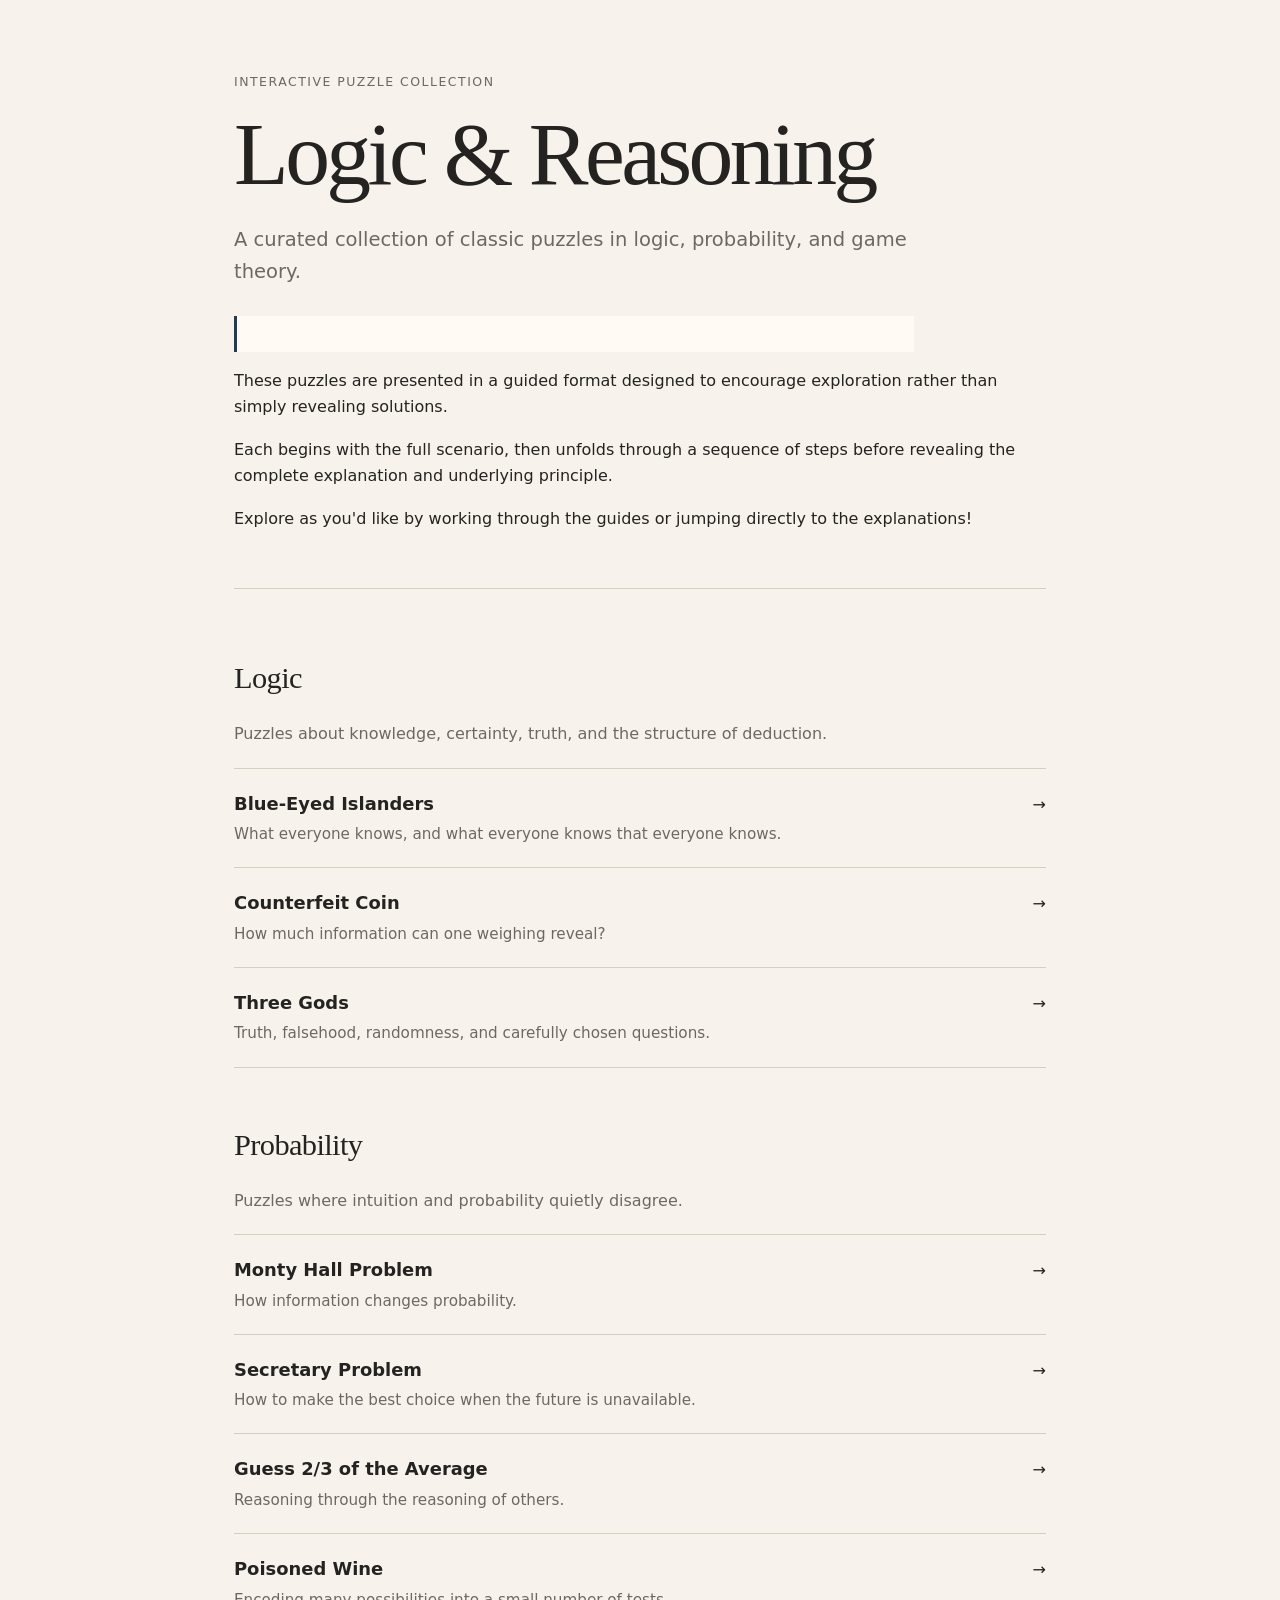
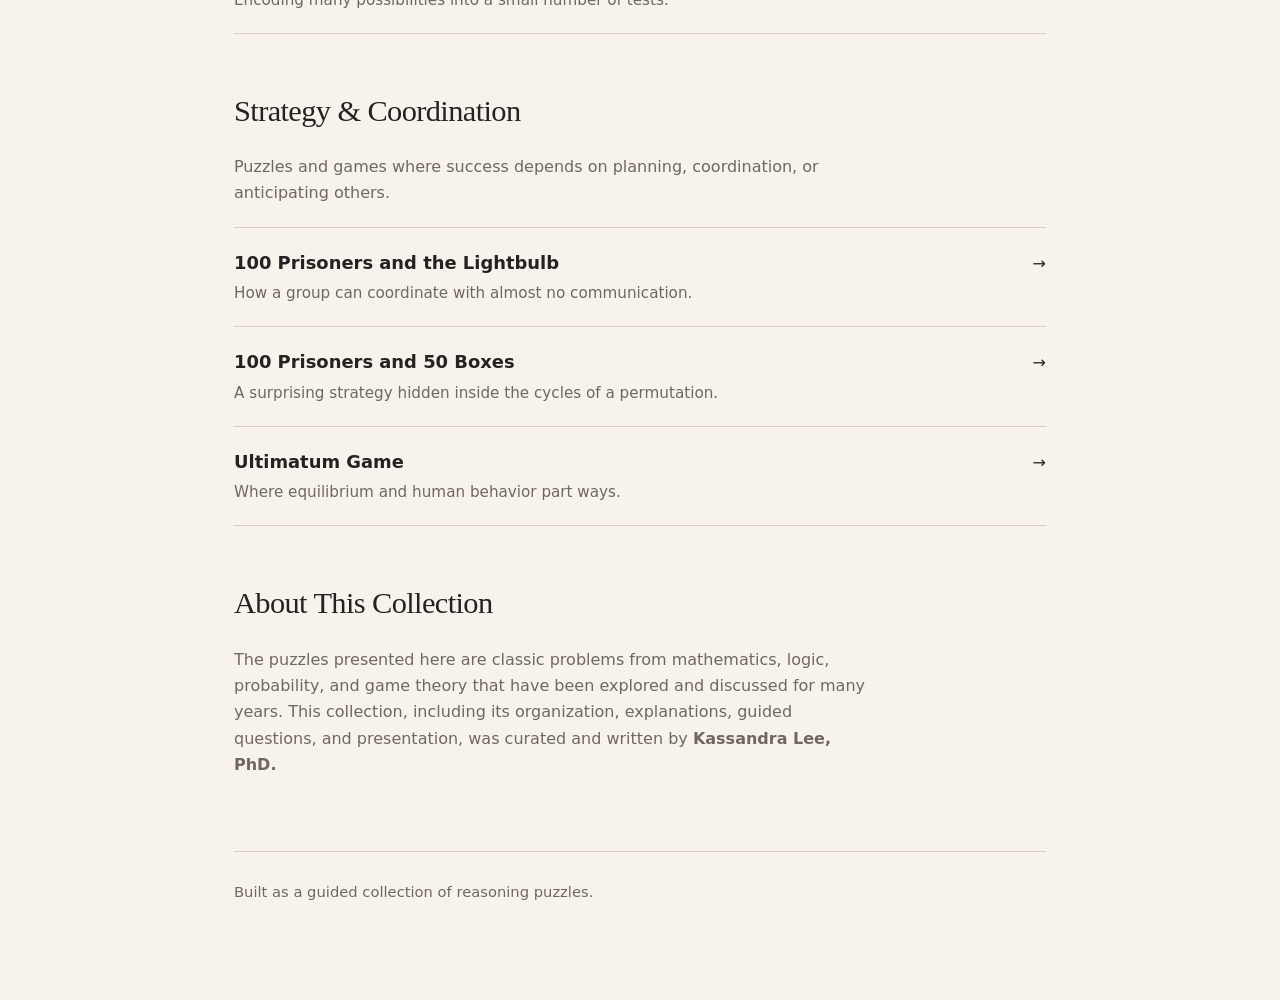
==== index.html @ 24cbdb72 "Update index.html" ====
<!DOCTYPE html>
<!--
Developer note::
If GitHub Pages appears to be serving an older version of this file,
making any small edit and committing it will trigger a new deployment.
-->
<html lang="en">
<head>
  <meta charset="UTF-8" />
  <meta name="viewport" content="width=device-width, initial-scale=1.0" />
  <title>Logic & Reasoning</title>
  <link rel="stylesheet" href="style.css" />
</head>
<body>
  <main class="site">
    <header class="hero">
      <p class="eyebrow">Interactive puzzle collection</p>
      <h1>Logic &amp; Reasoning</h1>
      <p class="intro">A curated collection of classic puzzles in logic, probability, and game theory.</p>
      <p class="note">
       <p>
These puzzles are presented in a guided format designed to encourage exploration rather than simply revealing solutions.
</p>

<p>
Each begins with the full scenario, then unfolds through a sequence of steps before revealing the complete explanation and underlying principle.
</p>

<p>
Explore as you'd like by working through the guides or jumping directly to the explanations!
</p>
      </p>
    </header>

    <section class="category">
      <h2>Logic</h2>
      <p>Puzzles about knowledge, certainty, truth, and the structure of deduction.</p>

      <div class="puzzle-list">
        <a class="puzzle-link" href="puzzles/blue-eyed-islanders.html">
          <span>
            <strong>Blue-Eyed Islanders</strong>
            <em>What everyone knows, and what everyone knows that everyone knows.</em>
          </span>
          <span aria-hidden="true">→</span>
        </a>

        <a class="puzzle-link" href="puzzles/counterfeit-coin.html">
          <span>
            <strong>Counterfeit Coin</strong>
            <em>How much information can one weighing reveal?</em>
          </span>
          <span aria-hidden="true">→</span>
        </a>

        <a class="puzzle-link" href="puzzles/three-gods.html">
          <span>
            <strong>Three Gods</strong>
            <em>Truth, falsehood, randomness, and carefully chosen questions.</em>
          </span>
          <span aria-hidden="true">→</span>
        </a>
      </div>
    </section>

    <section class="category">
      <h2>Probability</h2>
      <p>Puzzles where intuition and probability quietly disagree.</p>

      <div class="puzzle-list">
        <a class="puzzle-link" href="puzzles/monty-hall.html">
          <span>
            <strong>Monty Hall Problem</strong>
            <em>How information changes probability.</em>
          </span>
          <span aria-hidden="true">→</span>
        </a>

        <a class="puzzle-link" href="puzzles/secretary-problem.html">
          <span>
            <strong>Secretary Problem</strong>
            <em>How to make the best choice when the future is unavailable.</em>
          </span>
          <span aria-hidden="true">→</span>
        </a>

        <a class="puzzle-link" href="puzzles/beauty-contest.html">
          <span>
            <strong>Guess 2/3 of the Average</strong>
            <em>Reasoning through the reasoning of others.</em>
          </span>
          <span aria-hidden="true">→</span>
        </a>

        <a class="puzzle-link" href="puzzles/poisoned-wine.html">
          <span>
            <strong>Poisoned Wine</strong>
            <em>Encoding many possibilities into a small number of tests.</em>
          </span>
          <span aria-hidden="true">→</span>
        </a>
      </div>
    </section>

    <section class="category">
      <h2>Strategy &amp; Coordination</h2>
      <p>Puzzles and games where success depends on planning, coordination, or anticipating others.</p>

      <div class="puzzle-list">
        <a class="puzzle-link" href="puzzles/prisoner-lightbulb.html">
          <span>
            <strong>100 Prisoners and the Lightbulb</strong>
            <em>How a group can coordinate with almost no communication.</em>
          </span>
          <span aria-hidden="true">→</span>
        </a>

        <a class="puzzle-link" href="puzzles/prisoner-boxes.html">
          <span>
            <strong>100 Prisoners and 50 Boxes</strong>
            <em>A surprising strategy hidden inside the cycles of a permutation.</em>
          </span>
          <span aria-hidden="true">→</span>
        </a>

        <a class="puzzle-link" href="puzzles/ultimatum-game.html">
          <span>
            <strong>Ultimatum Game</strong>
            <em>Where equilibrium and human behavior part ways.</em>
          </span>
          <span aria-hidden="true">→</span>
        </a>
      </div>
    </section>

    <section class="category">
  <h2>About This Collection</h2>

  <p>
    The puzzles presented here are classic problems from mathematics, logic,
    probability, and game theory that have been explored and discussed for many
    years. This collection, including its organization, explanations, guided
    questions, and presentation, was curated and written by
    <strong>Kassandra Lee, PhD.</strong>
  </p>
</section>

    <footer>
      Built as a guided collection of reasoning puzzles.
    </footer>
  </main>
</body>
</html>
---- style.css ----
:root {
  --bg: #f7f3ec;
  --paper: #fffaf3;
  --text: #252321;
  --muted: #6f6860;
  --line: #d8cec0;
  --accent: #243b53;
  --accent-soft: #e8edf2;
}

* { box-sizing: border-box; }

body {
  margin: 0;
  background: var(--bg);
  color: var(--text);
  font-family: Inter, ui-sans-serif, system-ui, -apple-system, BlinkMacSystemFont, "Segoe UI", sans-serif;
  line-height: 1.65;
}

.site, .puzzle-page {
  max-width: 860px;
  margin: 0 auto;
  padding: 72px 24px 96px;
}

.hero, .puzzle-header {
  margin-bottom: 64px;
  border-bottom: 1px solid var(--line);
  padding-bottom: 40px;
}

.eyebrow {
  font-size: 0.78rem;
  letter-spacing: 0.12em;
  text-transform: uppercase;
  color: var(--muted);
  margin: 0 0 18px;
}

h1 {
  font-family: Georgia, "Times New Roman", serif;
  font-size: clamp(3rem, 7vw, 5.8rem);
  line-height: 0.95;
  font-weight: 500;
  margin: 0 0 28px;
  letter-spacing: -0.04em;
}

h2 {
  font-family: Georgia, "Times New Roman", serif;
  font-weight: 500;
  font-size: 1.9rem;
  margin: 0 0 18px;
  letter-spacing: -0.02em;
}

.intro {
  font-size: 1.22rem;
  color: var(--muted);
  max-width: 680px;
  margin: 0;
}

.note {
  margin-top: 28px;
  max-width: 680px;
  font-size: 1rem;
  color: var(--text);
  background: var(--paper);
  border-left: 3px solid var(--accent);
  padding: 18px 22px;
}

.category { margin-top: 52px; }
.category p { color: var(--muted); margin: 0 0 20px; max-width: 640px; }

.puzzle-list { border-top: 1px solid var(--line); }

.puzzle-link {
  display: grid;
  grid-template-columns: 1fr auto;
  gap: 24px;
  align-items: baseline;
  text-decoration: none;
  color: var(--text);
  padding: 20px 0;
  border-bottom: 1px solid var(--line);
  transition: color 180ms ease, padding-left 180ms ease;
}

.puzzle-link:hover {
  color: var(--accent);
  padding-left: 8px;
}

.puzzle-link strong {
  display: block;
  font-size: 1.12rem;
}

.puzzle-link em {
  display: block;
  color: var(--muted);
  font-size: 0.95rem;
  font-style: normal;
  font-weight: 400;
  margin-top: 4px;
}

.disabled { opacity: 0.75; }

.back-link {
  display: inline-block;
  color: var(--muted);
  text-decoration: none;
  margin-bottom: 36px;
}

.back-link:hover { color: var(--accent); }

.subtitle {
  font-size: 1.22rem;
  color: var(--muted);
  max-width: 680px;
  margin: 0;
}

.details-list {
  border-top: 1px solid var(--line);
}

details {
  border-bottom: 1px solid var(--line);
  padding: 0;
}

summary {
  cursor: pointer;
  list-style: none;
  padding: 24px 0;
  font-family: Georgia, "Times New Roman", serif;
  font-size: 1.35rem;
  color: var(--text);
  display: flex;
  justify-content: space-between;
  gap: 20px;
}

summary::-webkit-details-marker { display: none; }

summary::after {
  content: "+";
  color: var(--muted);
  font-family: Inter, ui-sans-serif, system-ui, sans-serif;
  transition: transform 180ms ease;
}

details[open] summary::after {
  content: "–";
}

.detail-body {
  max-width: 720px;
  padding: 0 0 28px;
  color: var(--text);
}

.detail-body p {
  margin-top: 0;
}

.callout {
  background: var(--paper);
  border-left: 3px solid var(--accent);
  padding: 18px 22px;
  margin: 24px 0;
}

footer {
  margin-top: 72px;
  padding-top: 28px;
  border-top: 1px solid var(--line);
  color: var(--muted);
  font-size: 0.92rem;
}

@media (max-width: 640px) {
  .site, .puzzle-page {
    padding: 48px 20px 72px;
  }

  .hero, .puzzle-header {
    margin-bottom: 48px;
  }

  .puzzle-link {
    grid-template-columns: 1fr;
    gap: 6px;
  }
}
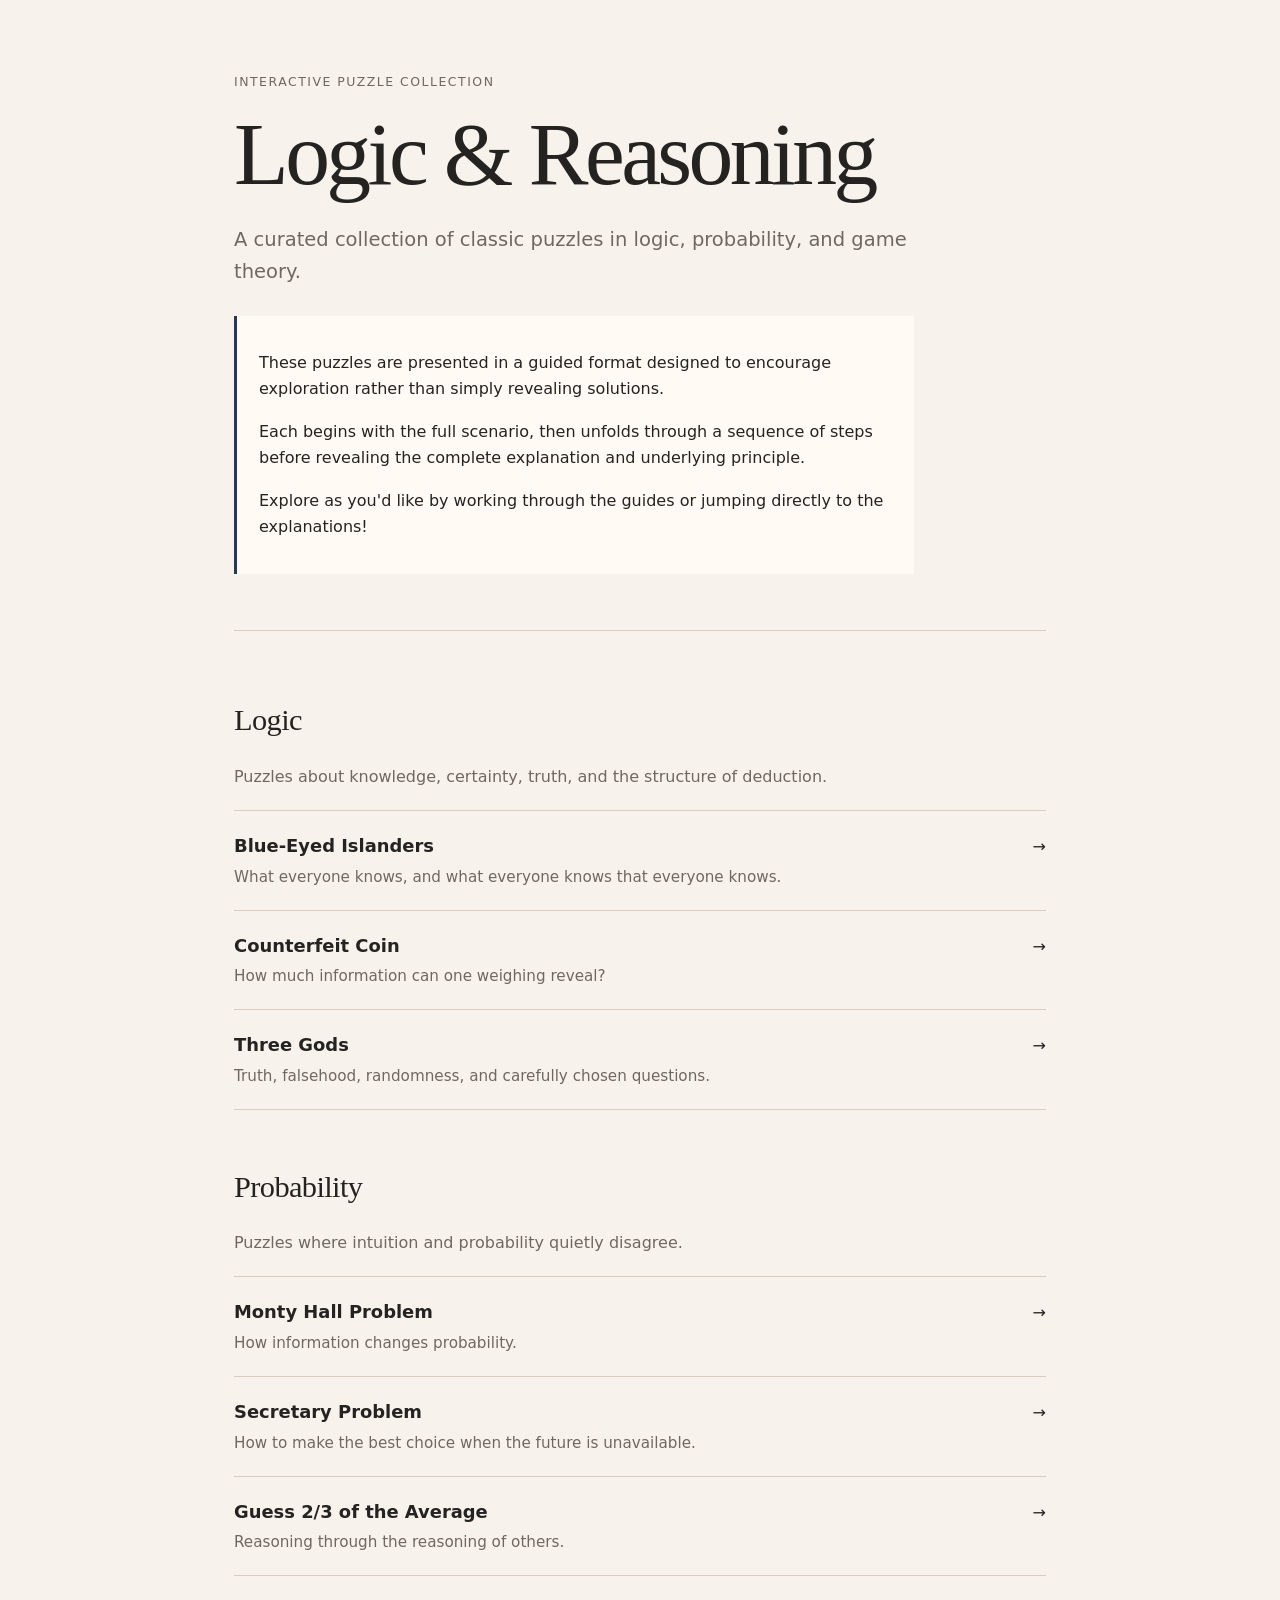
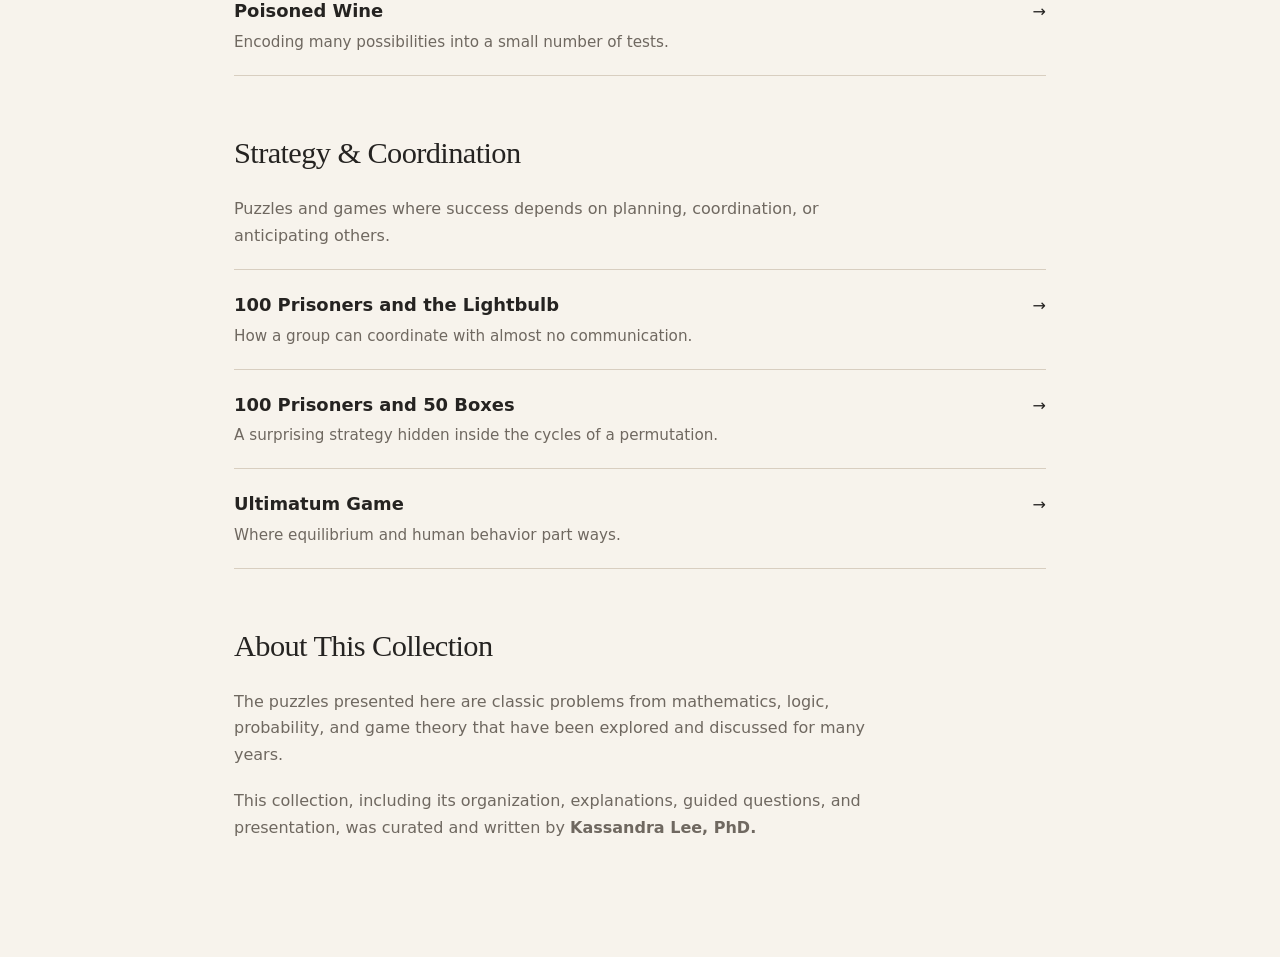
==== commit aef3b385: "Update index.html" ====
--- a/index.html
+++ b/index.html
@@ -1,6 +1,6 @@
 <!DOCTYPE html>
 <!--
-Developer note::
+Developer note:
 If GitHub Pages appears to be serving an older version of this file,
 making any small edit and committing it will trigger a new deployment.
 -->
@@ -17,7 +17,7 @@
       <p class="eyebrow">Interactive puzzle collection</p>
       <h1>Logic &amp; Reasoning</h1>
       <p class="intro">A curated collection of classic puzzles in logic, probability, and game theory.</p>
-      <p class="note">
+     <div class="note">
        <p>
 These puzzles are presented in a guided format designed to encourage exploration rather than simply revealing solutions.
 </p>
@@ -29,6 +29,7 @@
 <p>
 Explore as you'd like by working through the guides or jumping directly to the explanations!
 </p>
+       </div>
       </p>
     </header>
 
@@ -136,18 +137,19 @@
     <section class="category">
   <h2>About This Collection</h2>
 
-  <p>
+ <p>
     The puzzles presented here are classic problems from mathematics, logic,
     probability, and game theory that have been explored and discussed for many
-    years. This collection, including its organization, explanations, guided
+    years.
+</p>
+
+<p>
+    This collection, including its organization, explanations, guided
     questions, and presentation, was curated and written by
     <strong>Kassandra Lee, PhD.</strong>
-  </p>
+</p>
 </section>
 
-    <footer>
-      Built as a guided collection of reasoning puzzles.
-    </footer>
   </main>
 </body>
 </html>
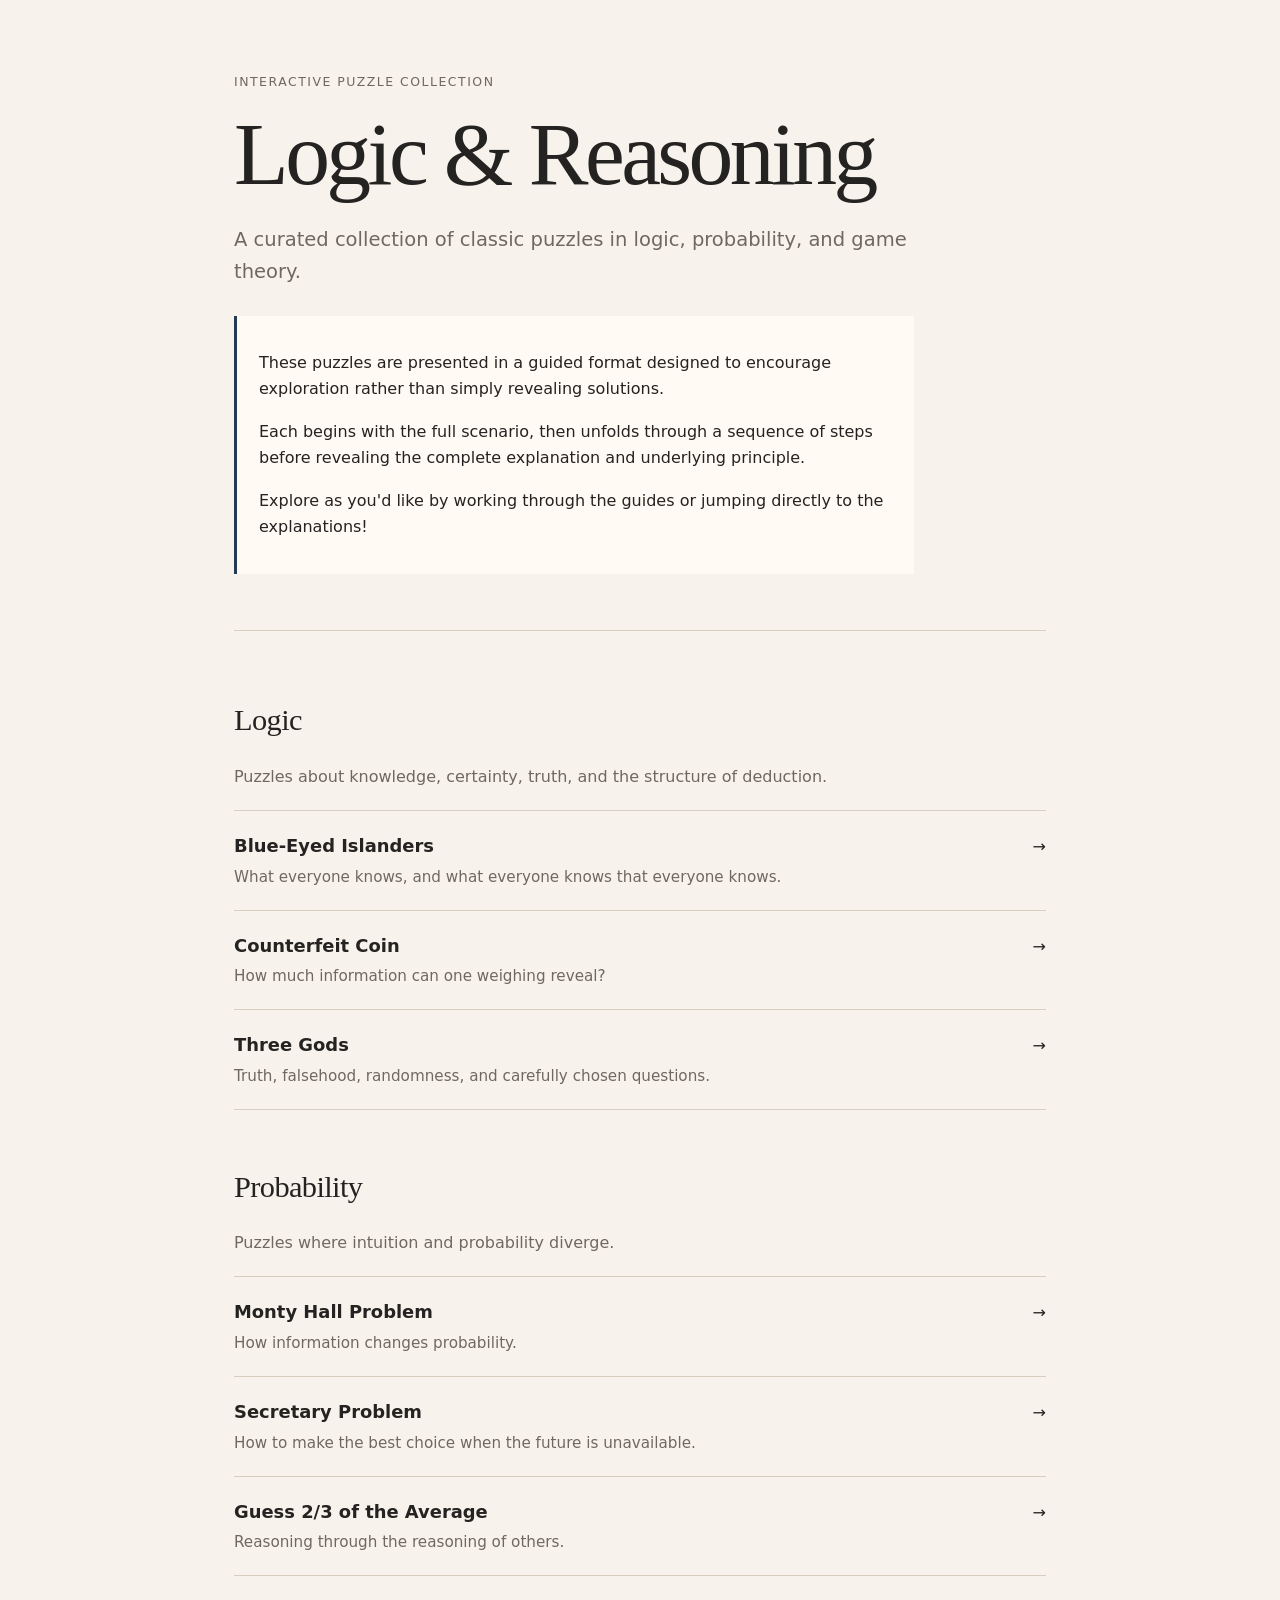
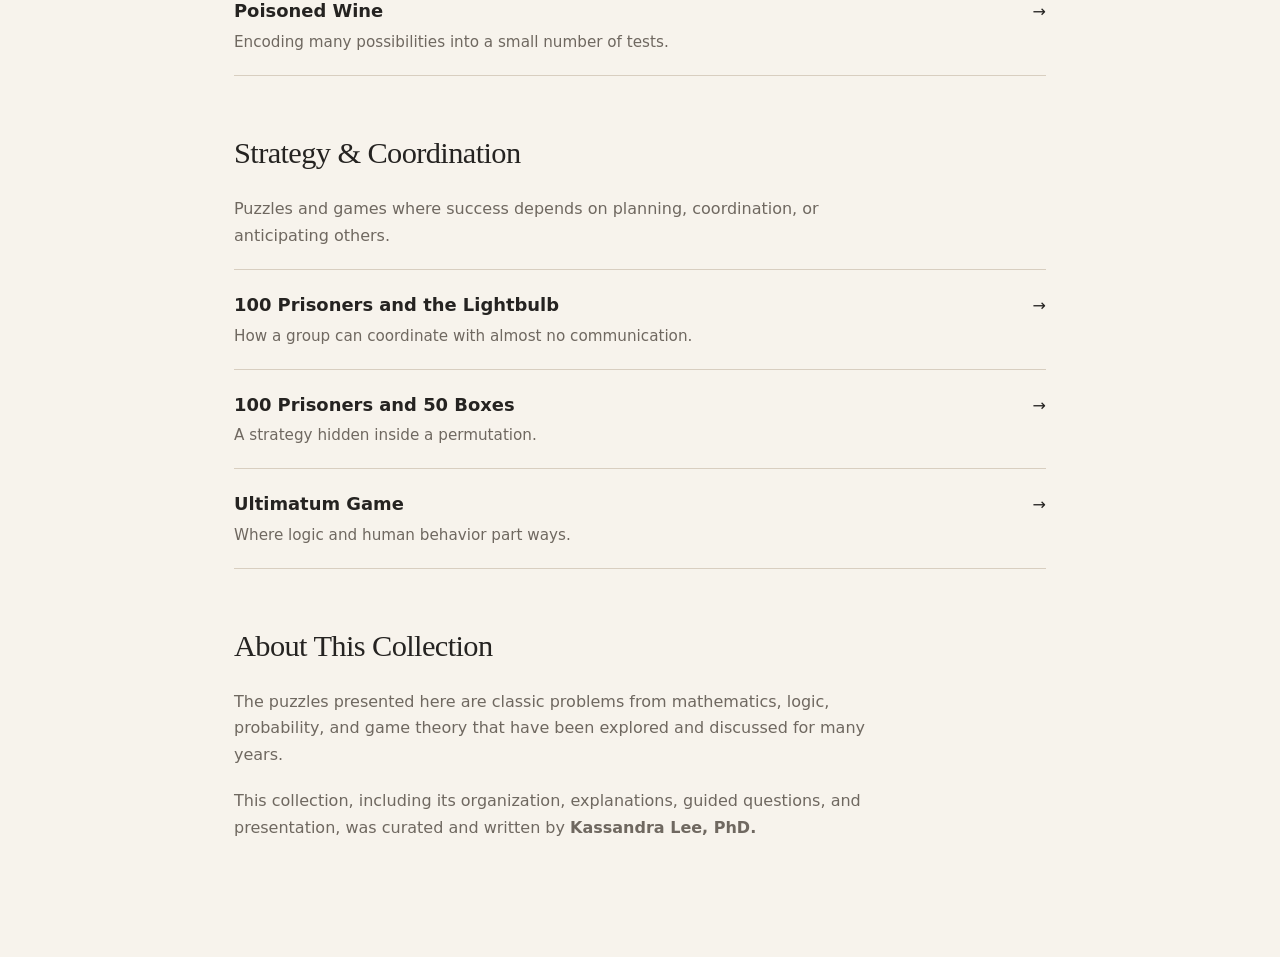
==== commit e2b31e96: "Update index.html" ====
--- a/index.html
+++ b/index.html
@@ -66,7 +66,7 @@
 
     <section class="category">
       <h2>Probability</h2>
-      <p>Puzzles where intuition and probability quietly disagree.</p>
+      <p>Puzzles where intuition and probability diverge.</p>
 
       <div class="puzzle-list">
         <a class="puzzle-link" href="puzzles/monty-hall.html">
@@ -119,7 +119,7 @@
         <a class="puzzle-link" href="puzzles/prisoner-boxes.html">
           <span>
             <strong>100 Prisoners and 50 Boxes</strong>
-            <em>A surprising strategy hidden inside the cycles of a permutation.</em>
+            <em>A strategy hidden inside a permutation.</em>
           </span>
           <span aria-hidden="true">→</span>
         </a>
@@ -127,7 +127,7 @@
         <a class="puzzle-link" href="puzzles/ultimatum-game.html">
           <span>
             <strong>Ultimatum Game</strong>
-            <em>Where equilibrium and human behavior part ways.</em>
+            <em>Where logic and human behavior part ways.</em>
           </span>
           <span aria-hidden="true">→</span>
         </a>
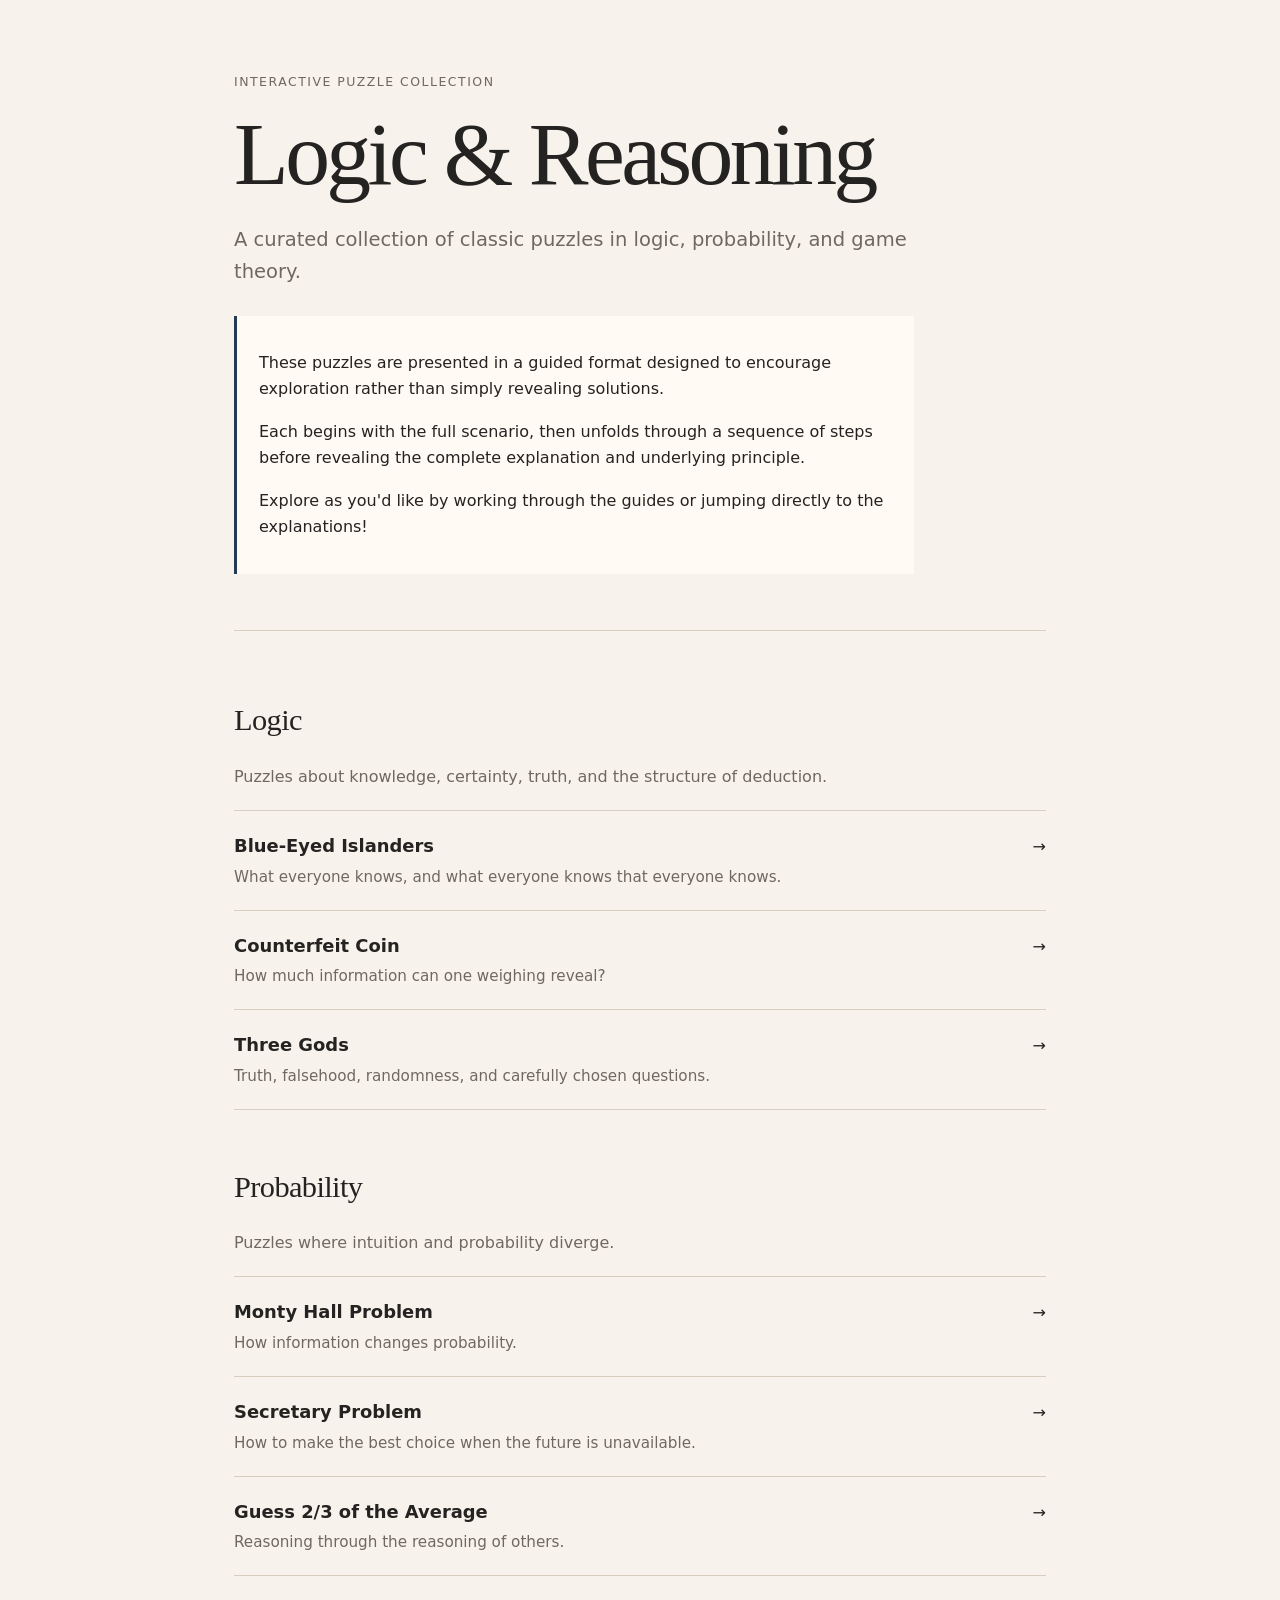
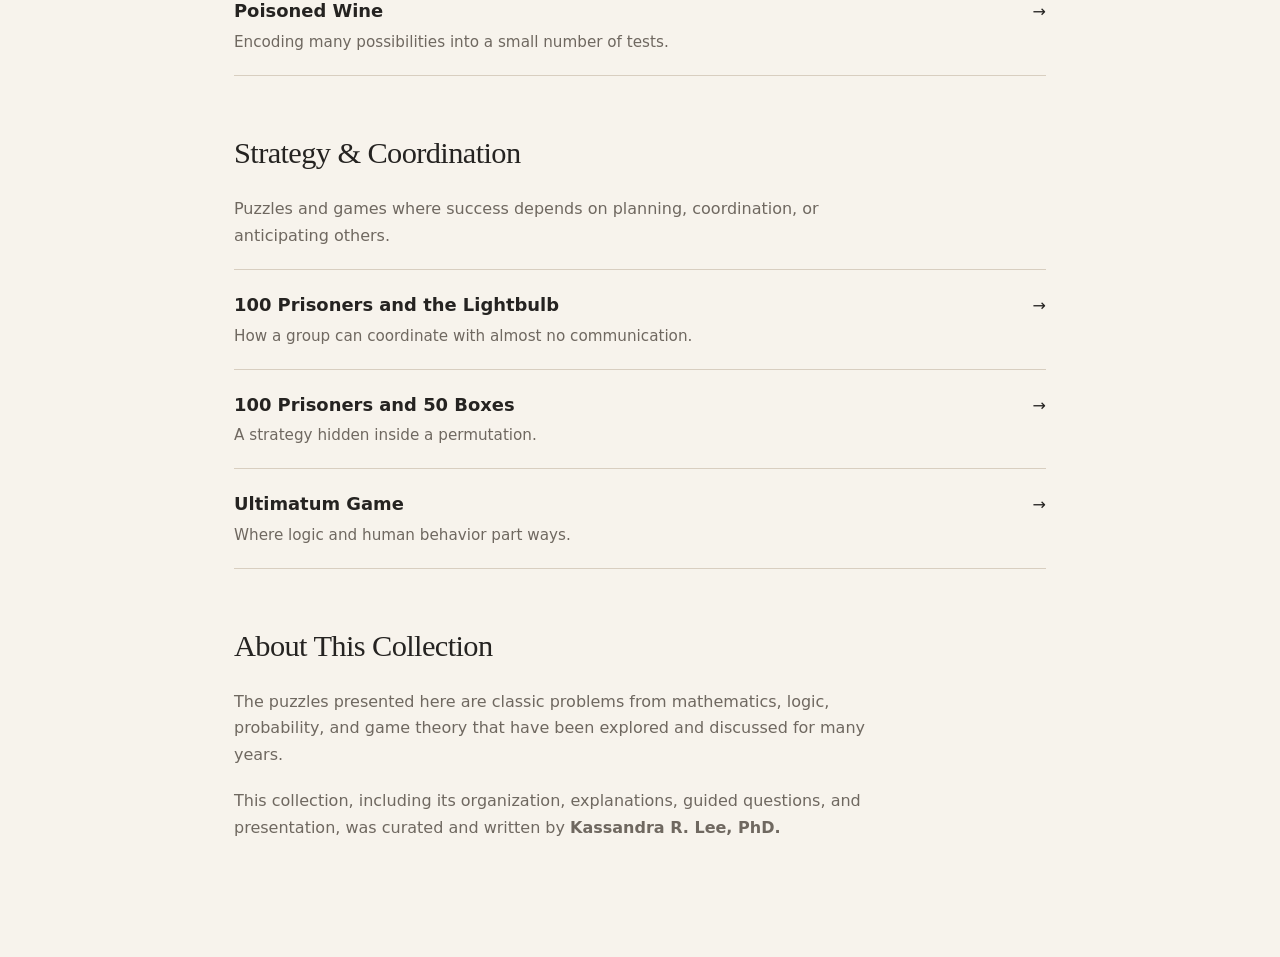
==== commit 8d12c6f0: "Update index.html" ====
--- a/index.html
+++ b/index.html
@@ -146,7 +146,7 @@
 <p>
     This collection, including its organization, explanations, guided
     questions, and presentation, was curated and written by
-    <strong>Kassandra Lee, PhD.</strong>
+    <strong>Kassandra R. Lee, PhD.</strong>
 </p>
 </section>
 
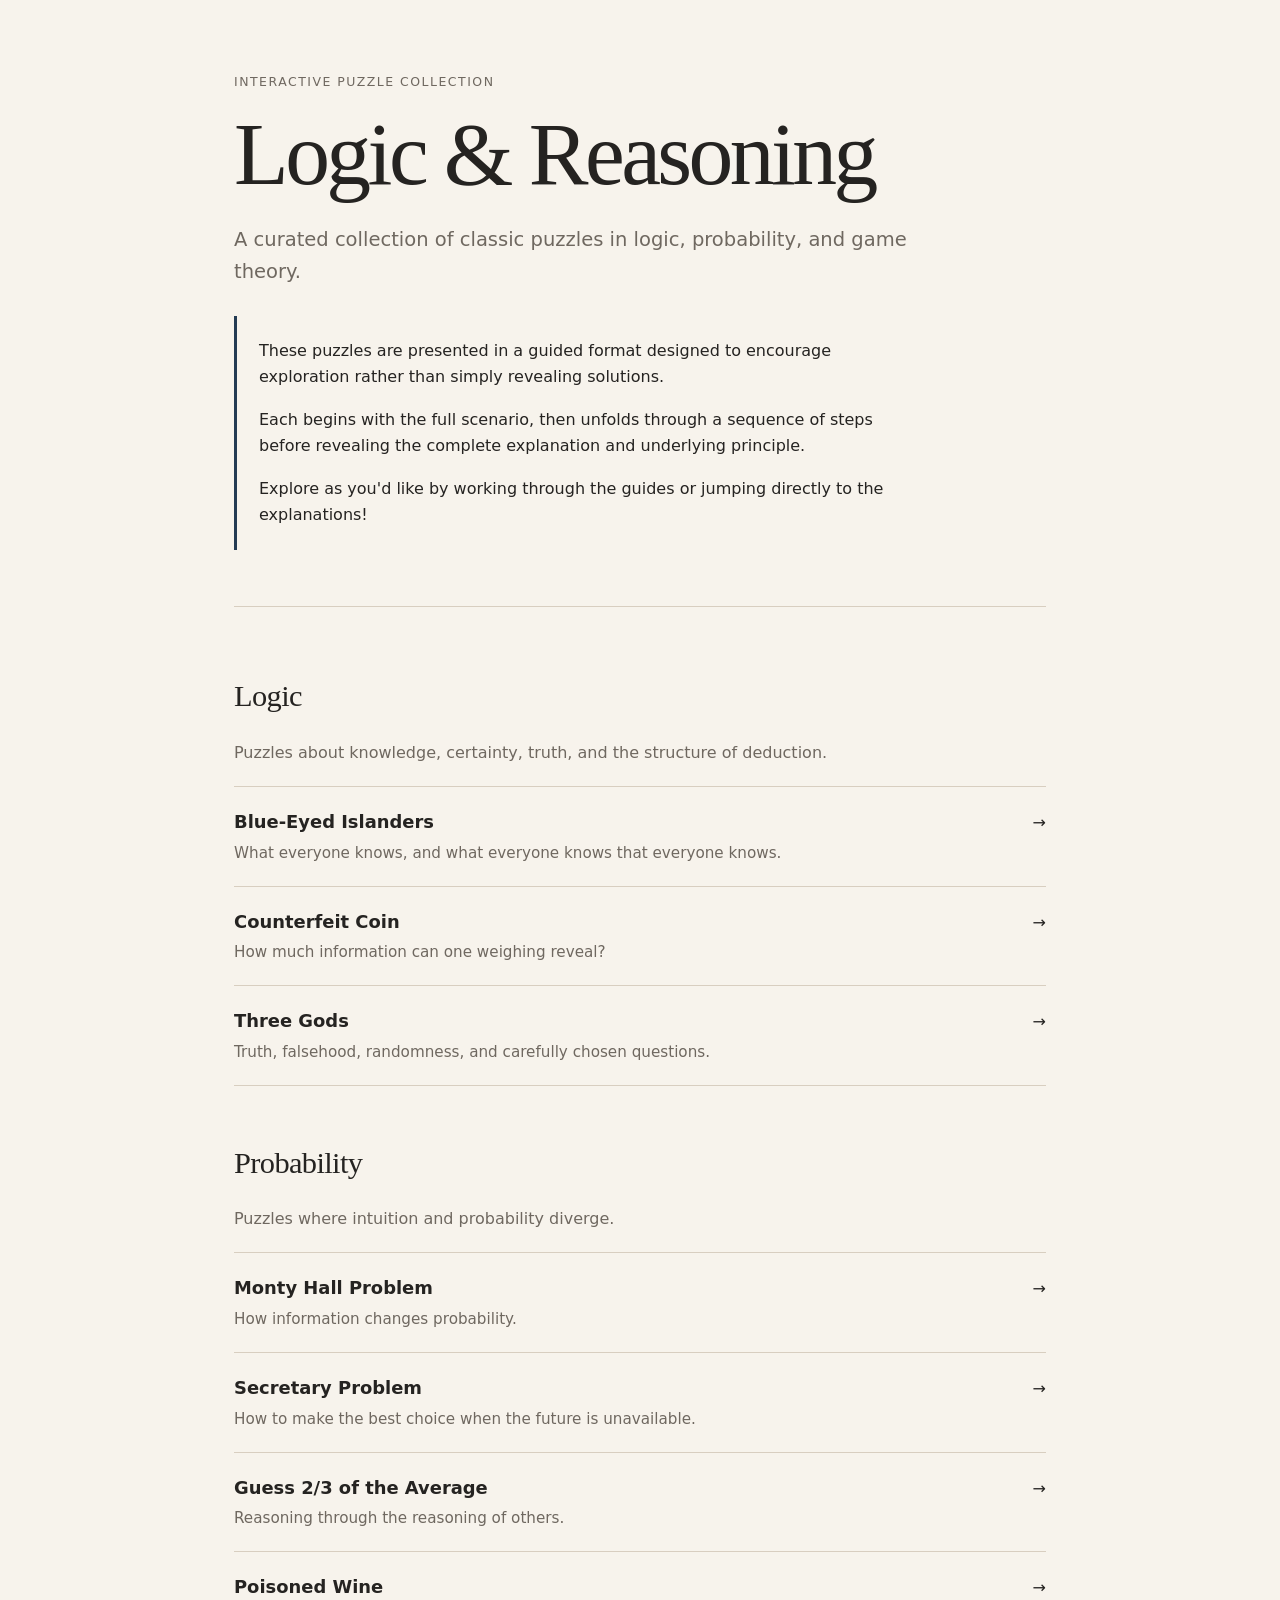
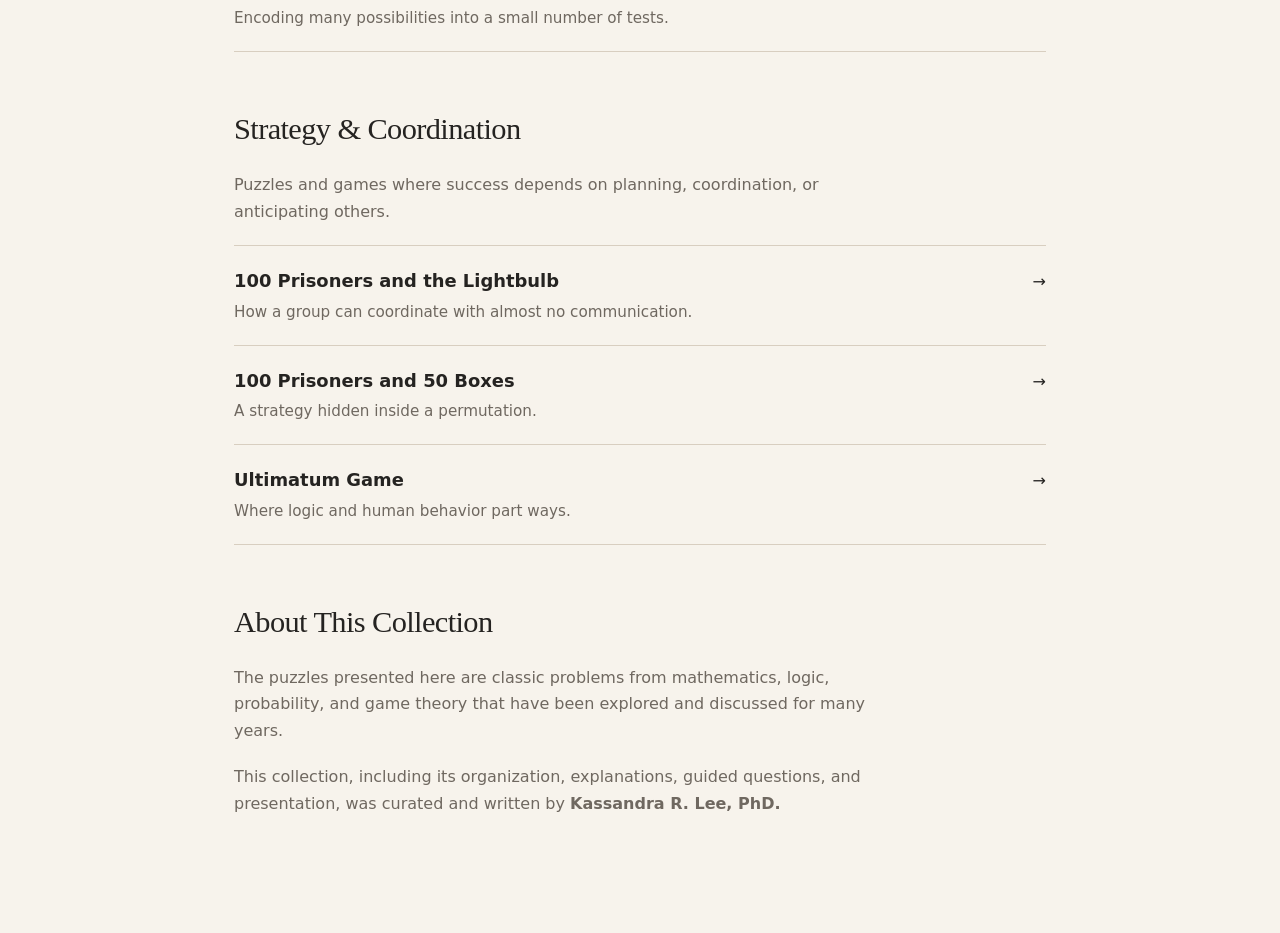
==== commit d018a99e: "Update index.html" ====
--- a/index.html
+++ b/index.html
@@ -146,6 +146,10 @@
 <p>
     This collection, including its organization, explanations, guided
     questions, and presentation, was curated and written by
+  <a href="https://www.linkedin.com/in/kassandrar-lee/"
+       target="_blank"
+       rel="noopener noreferrer"
+       class="linkedin-link">
     <strong>Kassandra R. Lee, PhD.</strong>
 </p>
 </section>
--- a/style.css
+++ b/style.css
@@ -7,7 +7,7 @@
   --accent: #243b53;
   --accent-soft: #e8edf2;
 }
-
+/*test*/
 * { box-sizing: border-box; }
 
 body {
@@ -67,9 +67,9 @@
   max-width: 680px;
   font-size: 1rem;
   color: var(--text);
-  background: var(--paper);
+  /*background: var(--paper);*/
   border-left: 3px solid var(--accent);
-  padding: 18px 22px;
+  padding: 6px 22px;
 }
 
 .category { margin-top: 52px; }
@@ -199,3 +199,12 @@
     gap: 6px;
   }
 }
+.linkedin-link {
+    color: inherit;
+    text-decoration: none;
+}
+
+.linkedin-link:hover,
+.linkedin-link:focus {
+    opacity: 0.75;
+}
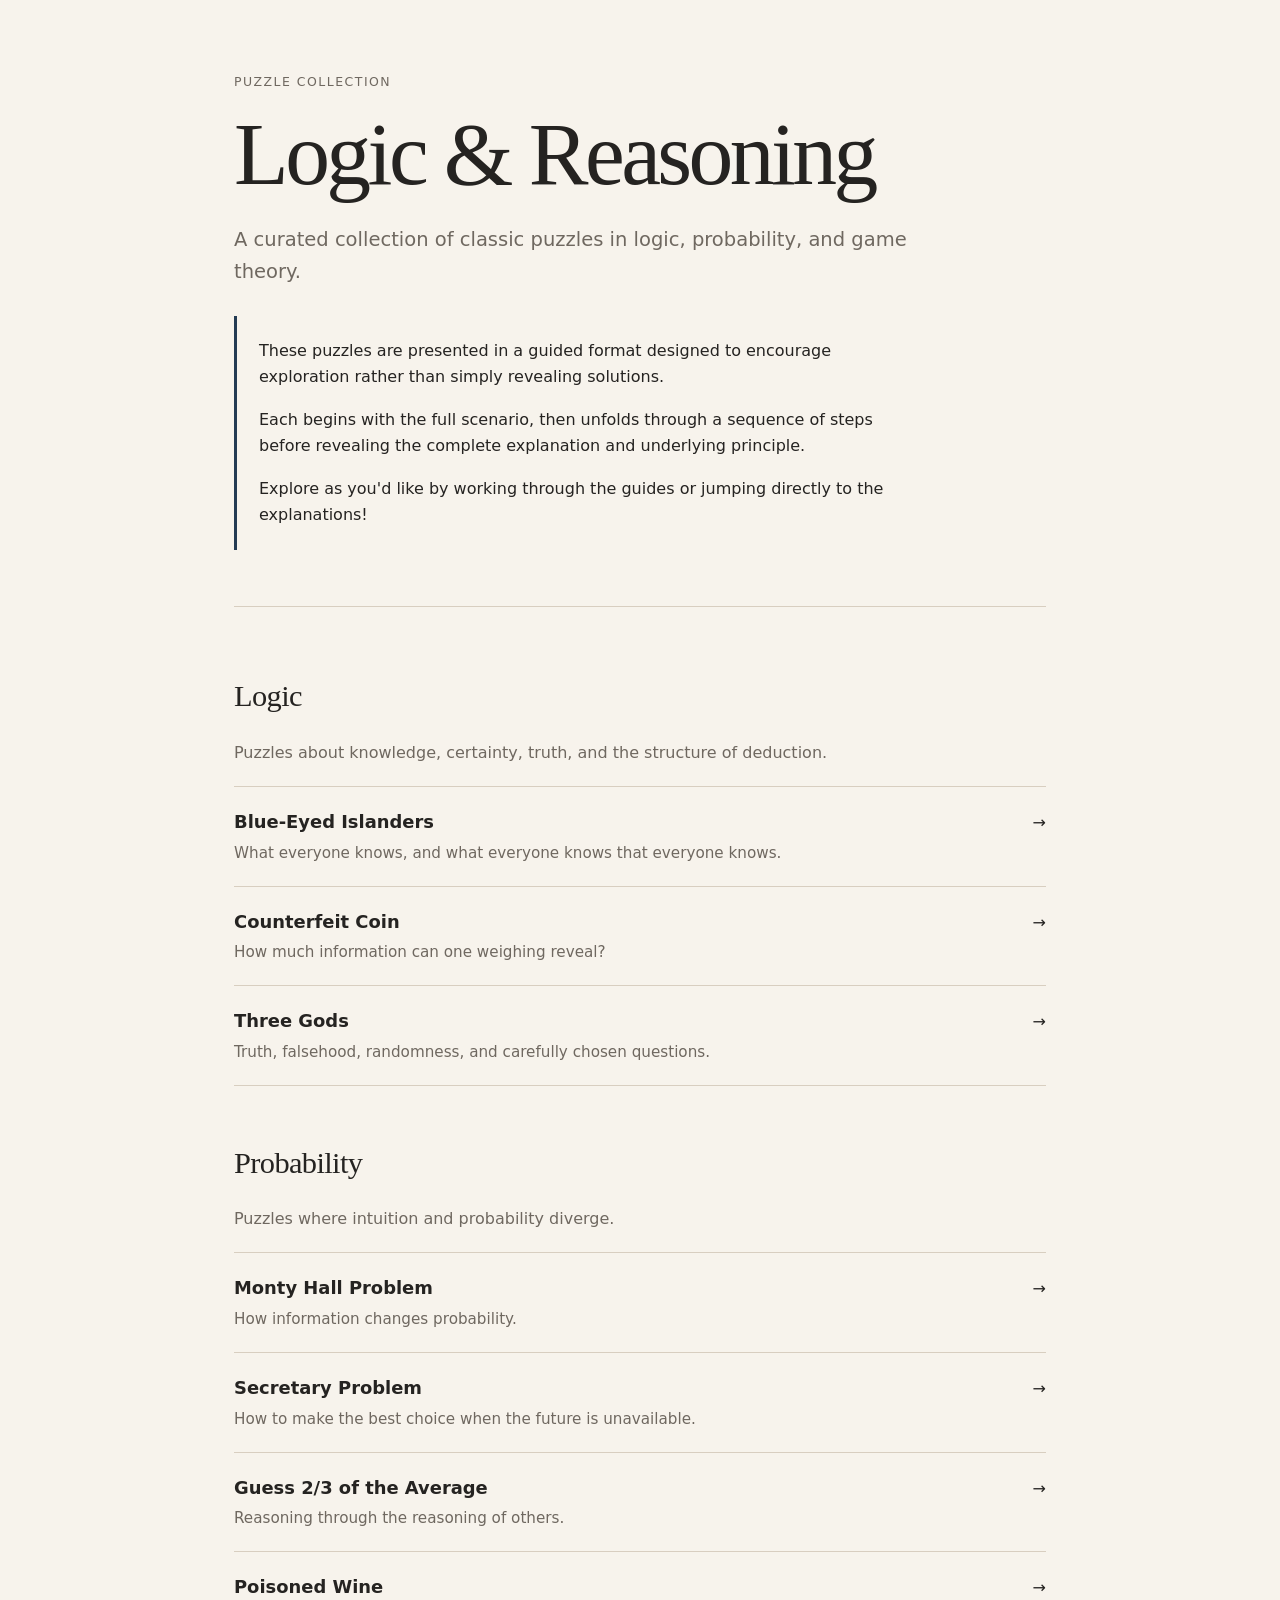
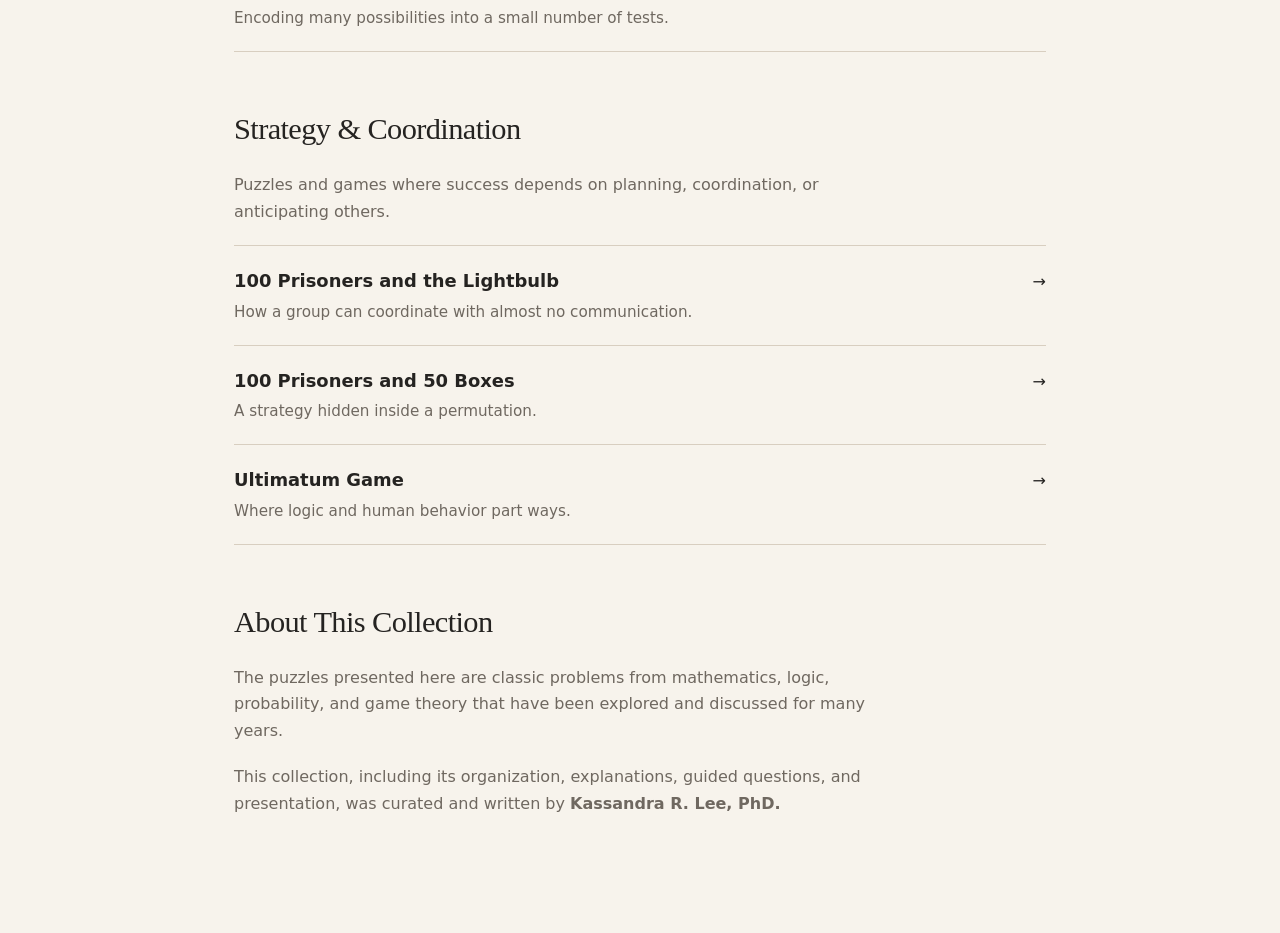
==== commit a4f235ce: "Update index.html" ====
--- a/index.html
+++ b/index.html
@@ -14,7 +14,7 @@
 <body>
   <main class="site">
     <header class="hero">
-      <p class="eyebrow">Interactive puzzle collection</p>
+      <p class="eyebrow">Puzzle collection</p>
       <h1>Logic &amp; Reasoning</h1>
       <p class="intro">A curated collection of classic puzzles in logic, probability, and game theory.</p>
      <div class="note">
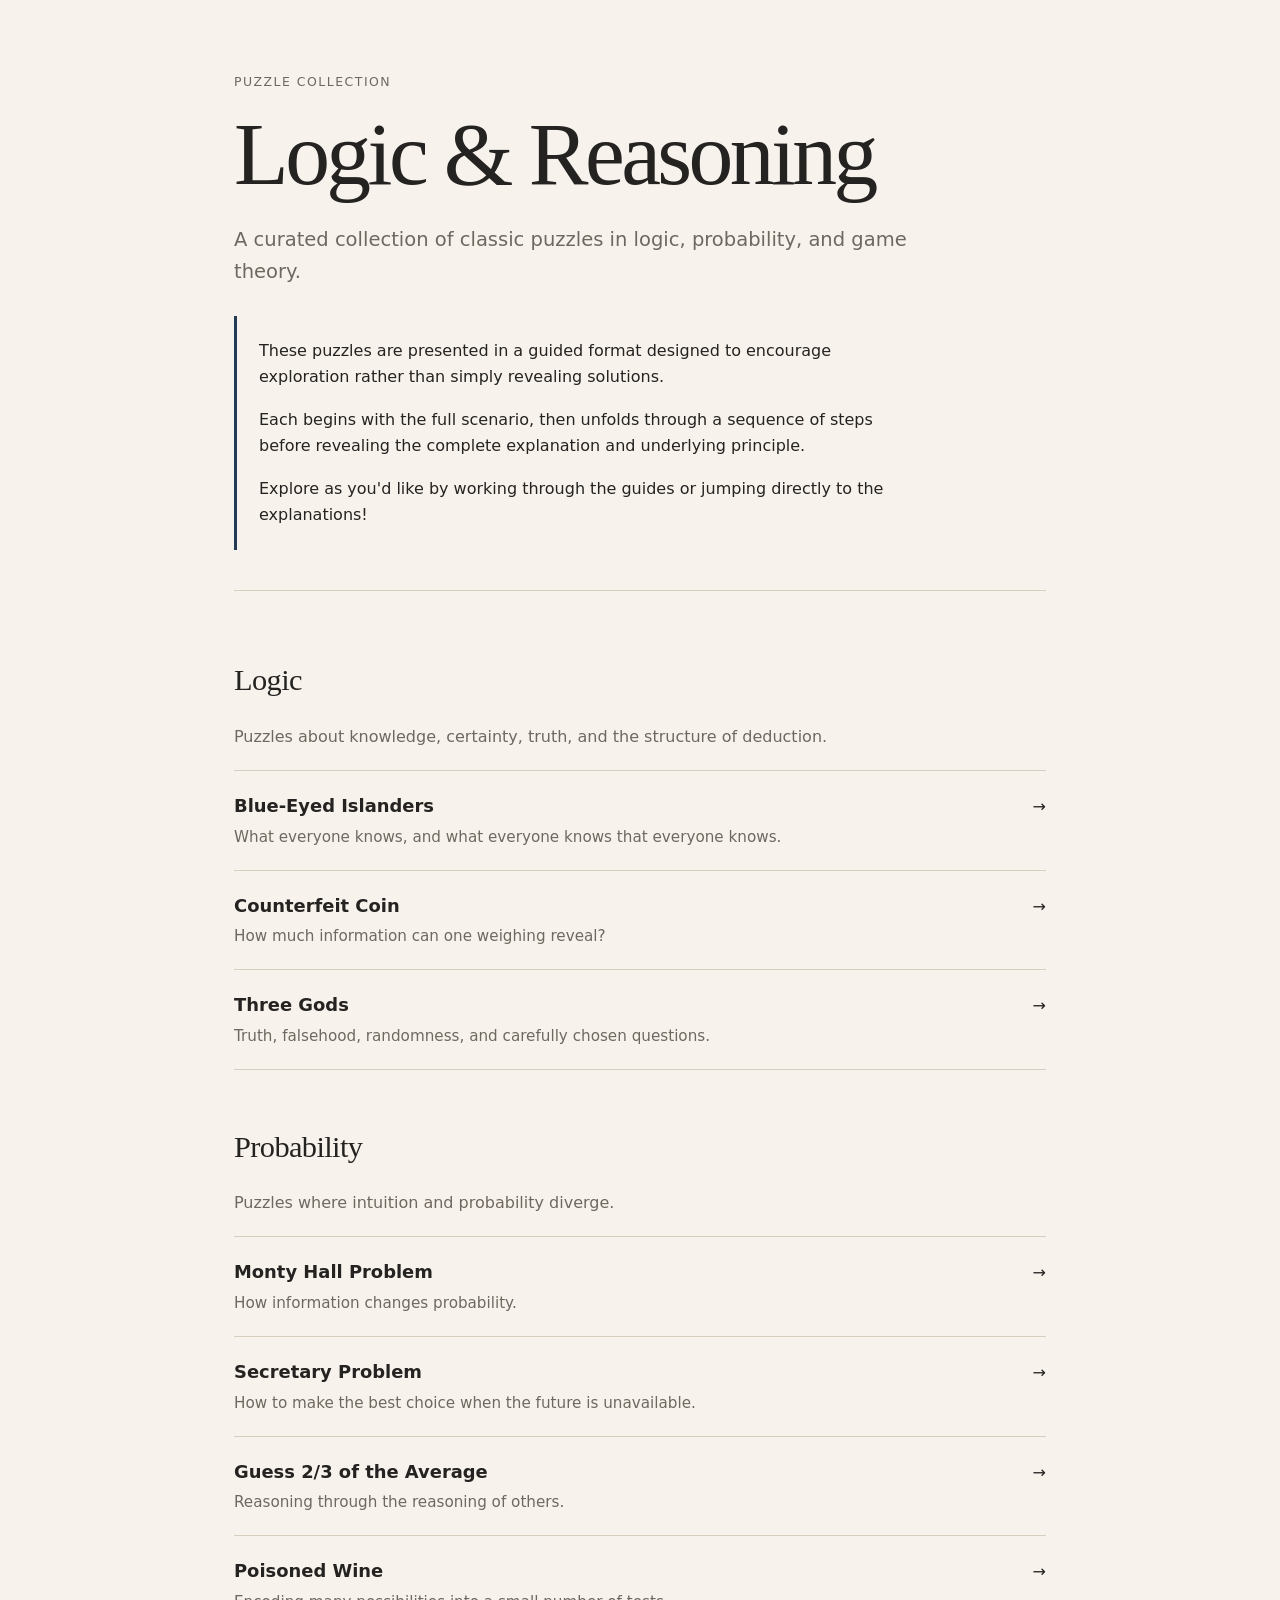
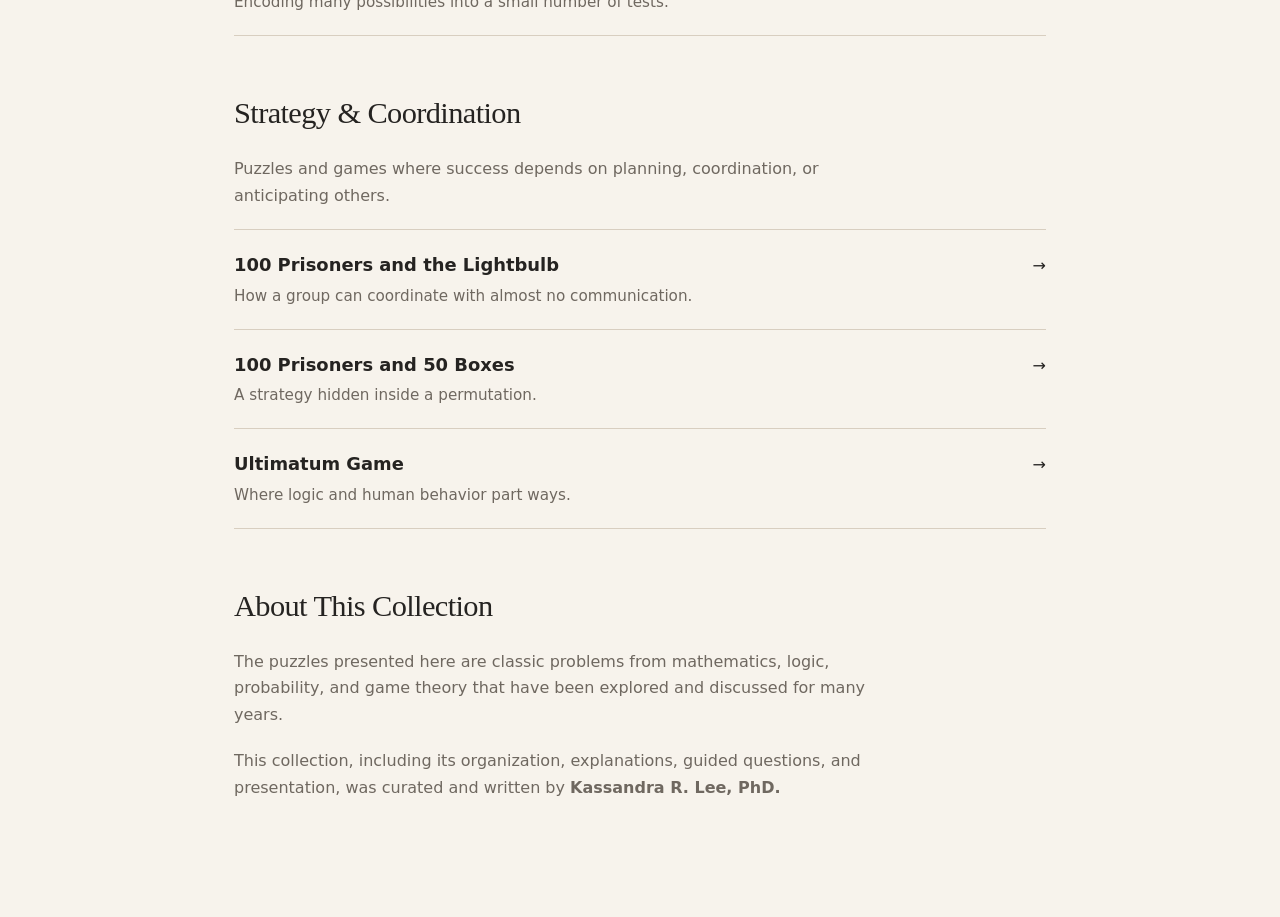
==== commit 468e6f89: "Update index.html" ====
--- a/index.html
+++ b/index.html
@@ -30,7 +30,6 @@
 Explore as you'd like by working through the guides or jumping directly to the explanations!
 </p>
        </div>
-      </p>
     </header>
 
     <section class="category">
@@ -151,6 +150,7 @@
        rel="noopener noreferrer"
        class="linkedin-link">
     <strong>Kassandra R. Lee, PhD.</strong>
+  </a>
 </p>
 </section>
 
--- a/style.css
+++ b/style.css
@@ -23,11 +23,14 @@
   margin: 0 auto;
   padding: 72px 24px 96px;
 }
-
-.hero, .puzzle-header {
+ .hero {
   margin-bottom: 64px;
   border-bottom: 1px solid var(--line);
   padding-bottom: 40px;
+}
+
+.puzzle-header {
+  margin-bottom: 64px;
 }
 
 .eyebrow {
